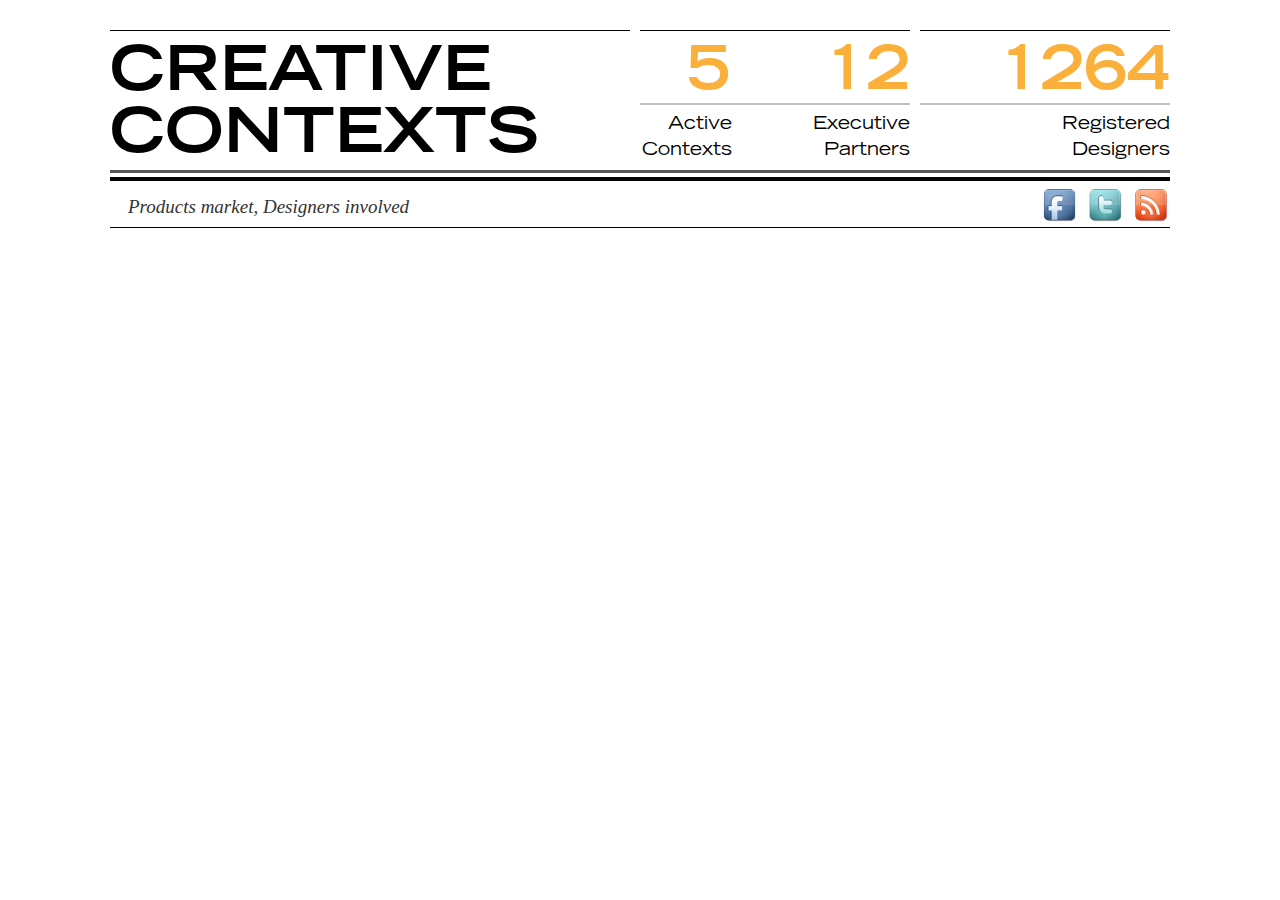
==== html/index.html @ 43aff741 "Added social icons." ====
<!DOCTYPE html>
<html lang="en">
      <head>
            <meta charset="utf-8">
            <title>Creative Contexts</title>

            <link href="css/bootstrap.css" rel="stylesheet" type="text/css" />
            <link href="css/default.css" rel="stylesheet" type="text/css" />
      </head>

      <body class="index">

            <div class="container">
                  <div class="row">
                        <div class="header">
                              <div class="col-md-6">
                                    <a href="#" class="navbar-brand"><h1>CREATIVE CONTEXTS</h1></a>
                              </div>
                              <div class="col-md-3 middle">  
                                    <ul class="nav nav-pills numbers">
                                          <li class="left">5</li>
                                          <li class="right">12</li>
                                    </ul>

                                    <ul class="nav nav-pills captions">
                                          <li class="activity">Executive Partners</li>
                                          <li class="activity left">Active Contexts</li>
                                    </ul>

                              </div>
                              <div class="col-md-3 end">
                                    <div class="pull-right designers">
                                          <span class="number">1264</span>
                                    </div>
                                    <div class="">
                                          <span class="activity">Registered Designers</span>
                                    </div>
                              </div>
                              <div class="col-md-12">
                                    <div class="border"></div>
                              </div>
                        </div> <!-- header -->
                        <div class="col-md-12 social-section">
                              <div class="border">
                                    <span>Products market, Designers involved</span>
                                    <ul class="nav nav-pills pull-right social-icons">
                                          <li><a href="#"><img src="img/icon-fb.png"></a></li>
                                          <li><a href="#"><img src="img/icon-twitter.png"></a></li>
                                          <li><a href="#"><img src="img/icon-rss.png"></a></li>
                                    </ul>
                              </div>
                        </div>
                  </div> <!-- row -->
            </div> <!-- container -->

      </body>
</html>
---- html/css/default.css ----
@font-face {
  font-family: "TradeGothicLTStd-Extended";
  src: url(../fonts/TradeGothicLTStd-Extended.otf); }

@font-face {
  font-family: "TradeGothicLTStd-ExtendedBold";
  src: url(../fonts/tradegothicltstd-boldext-webfont.ttf); }

.index .header {
  display: table; }
  .index .header .col-md-6 {
    display: table; }
  .index .header .navbar-brand {
    margin-top: 30px;
    border-top: 1px solid black;
    padding: 0px; }
  .index .header h1 {
    font-family: "TradeGothicLTStd-ExtendedBold";
    font-weight: bold;
    font-size: 62px;
    color: #000;
    margin-top: 0;
    padding-top: 5px;
    line-height: 1; }
  .index .header ul.numbers {
    margin-top: 30px;
    border-top: 1px solid black;
    border-bottom: 2px solid silver;
    line-height: 1.2; }
  .index .header span.number,
  .index .header ul li {
    font-family: "TradeGothicLTStd-ExtendedBold";
    font-size: 60px;
    color: #fbb03b;
    text-align: right; }
  .index .header .activity {
    font-family: "TradeGothicLTStd-Extended";
    font-size: 18px;
    color: #000;
    float: right;
    text-align: right;
    width: 110px;
    margin-top: 8px; }
  .index .header .middle {
    padding: 0px; }
    .index .header .middle .left {
      width: 90px; }
    .index .header .middle .numbers .right {
      float: right; }
    .index .header .middle .captions .left {
      float: left; }
  .index .header .designers {
    margin-top: 30px;
    border-top: 1px solid black;
    width: 100%;
    border-bottom: 2px solid silver;
    line-height: 1.2; }
  .index .header .designers span {
    float: right; }
  .index .header .border {
    border-bottom: 3px solid #555; }
  @media (max-width: 991px) {
    .index .header .col-md-3 {
      width: 50%; }
    .index .header ul.numbers {
      margin-top: 0; }
    .index .header .middle {
      padding-left: 10px; }
    .index .header .end {
      float: right;
      margin-top: -163px; } }
  @media (max-width: 460px) {
    .index .header h1 {
      font-size: 48px; }
    .index .header span.number,
    .index .header ul li {
      font-size: 46px; }
    .index .header .end {
      margin-top: -136px; }
    .index .header .activity {
      font-size: 14px;
      width: 88px; }
    .index .header .captions .left {
      width: 80px; } }

.index .social-section {
  margin-top: 4px; }
  .index .social-section .border {
    border-top: 4px solid #000;
    border-bottom: 1px solid black;
    padding: 12px 2px 5px 18px;
    display: table;
    width: 100%; }
  .index .social-section span {
    font-family: Georgia, Serif;
    font-size: 19px;
    font-style: italic; }
  .index .social-section a {
    padding: 0px 0 0 10px;
    margin-top: -5px; }
    @media (max-width: 490px) {
      .index .social-section a {
        padding-top: 10px; } }
  .index .social-section a:hover {
    background-color: transparent;
    opacity: 0.8; }
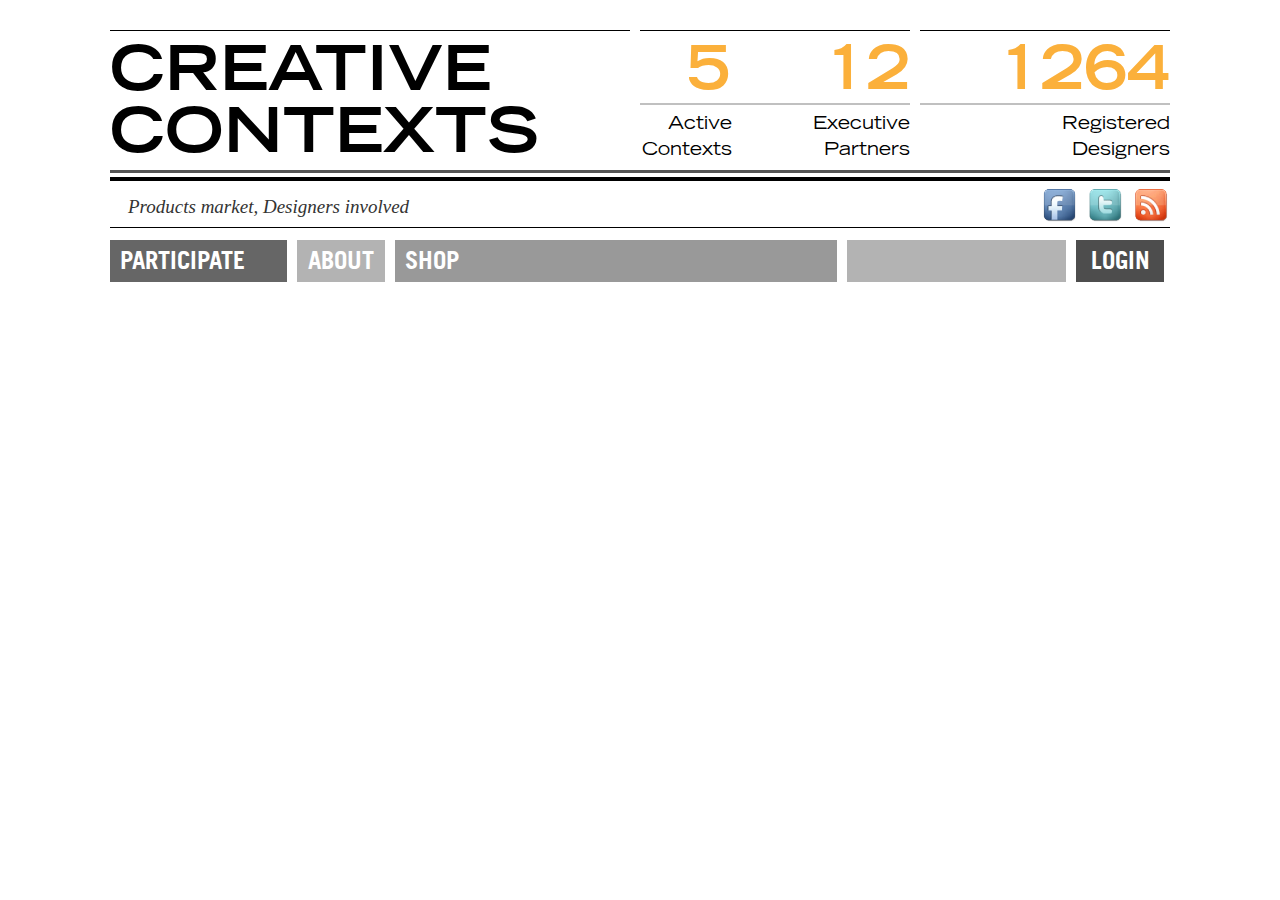
==== commit abbc72ba: "Added navigation." ====
--- a/html/index.html
+++ b/html/index.html
@@ -44,11 +44,20 @@
                               <div class="border">
                                     <span>Products market, Designers involved</span>
                                     <ul class="nav nav-pills pull-right social-icons">
-                                          <li><a href="#"><img src="img/icon-fb.png"></a></li>
-                                          <li><a href="#"><img src="img/icon-twitter.png"></a></li>
-                                          <li><a href="#"><img src="img/icon-rss.png"></a></li>
+                                          <li><a href="#"><img src="img/icon-fb.png" alt="fb"></a></li>
+                                          <li><a href="#"><img src="img/icon-twitter.png" alt="t"></a></li>
+                                          <li><a href="#"><img src="img/icon-rss.png" alt="rss"></a></li>
                                     </ul>
                               </div>
+                        </div>
+                        <div class="col-md-12 navigation">
+                              <ul class="nav nav-pills">
+                                    <li class="col-md-2 participate"><a href="#">PARTICIPATE</a></li>
+                                    <li  class="col-md-1 about"><a href="#">ABOUT</a></li>
+                                    <li class="col-md-5 shop"><a href="#">SHOP</a></li>
+                                    <li class="col-md-3 empty"><a href="#">&nbsp;</a></li>
+                                    <li class="col-md-1 login"><a href="#">LOGIN</a></li>
+                              </ul>
                         </div>
                   </div> <!-- row -->
             </div> <!-- container -->
--- a/html/css/default.css
+++ b/html/css/default.css
@@ -5,6 +5,14 @@
 @font-face {
   font-family: "TradeGothicLTStd-ExtendedBold";
   src: url(../fonts/tradegothicltstd-boldext-webfont.ttf); }
+
+@font-face {
+  font-family: "TradeGothicLTStd-Bold";
+  src: url(../fonts/tradegothicltstd-bold-webfont.ttf); }
+
+.nav > li > a:hover {
+  background-color: transparent;
+  opacity: 0.8; }
 
 .index .header {
   display: table; }
@@ -101,6 +109,38 @@
     @media (max-width: 490px) {
       .index .social-section a {
         padding-top: 10px; } }
-  .index .social-section a:hover {
-    background-color: transparent;
-    opacity: 0.8; }
+
+.index .navigation {
+  margin-top: 12px; }
+  .index .navigation li {
+    margin-right: 8px; }
+  .index .navigation li a {
+    font-family: "TradeGothicLTStd-Bold";
+    font-size: 24px;
+    color: #fff;
+    padding: 4px 0; }
+  .index .navigation li.participate {
+    background-color: #666; }
+  .index .navigation li.about {
+    background-color: #b3b3b3;
+    padding: 0px;
+    text-align: center; }
+  .index .navigation li.empty {
+    background-color: #b3b3b3;
+    width: 20.7%; }
+  .index .navigation li.shop {
+    background-color: #999; }
+  .index .navigation li.login {
+    background-color: #4d4d4d;
+    margin-right: 0;
+    text-align: center; }
+  @media (max-width: 991px) {
+    .index .navigation .nav-pills > li {
+      float: none;
+      margin: 0 0 6px 0; }
+    .index .navigation li.about,
+    .index .navigation li.login {
+      text-align: left;
+      padding: 0 10px; }
+    .index .navigation li.empty {
+      width: auto; } }
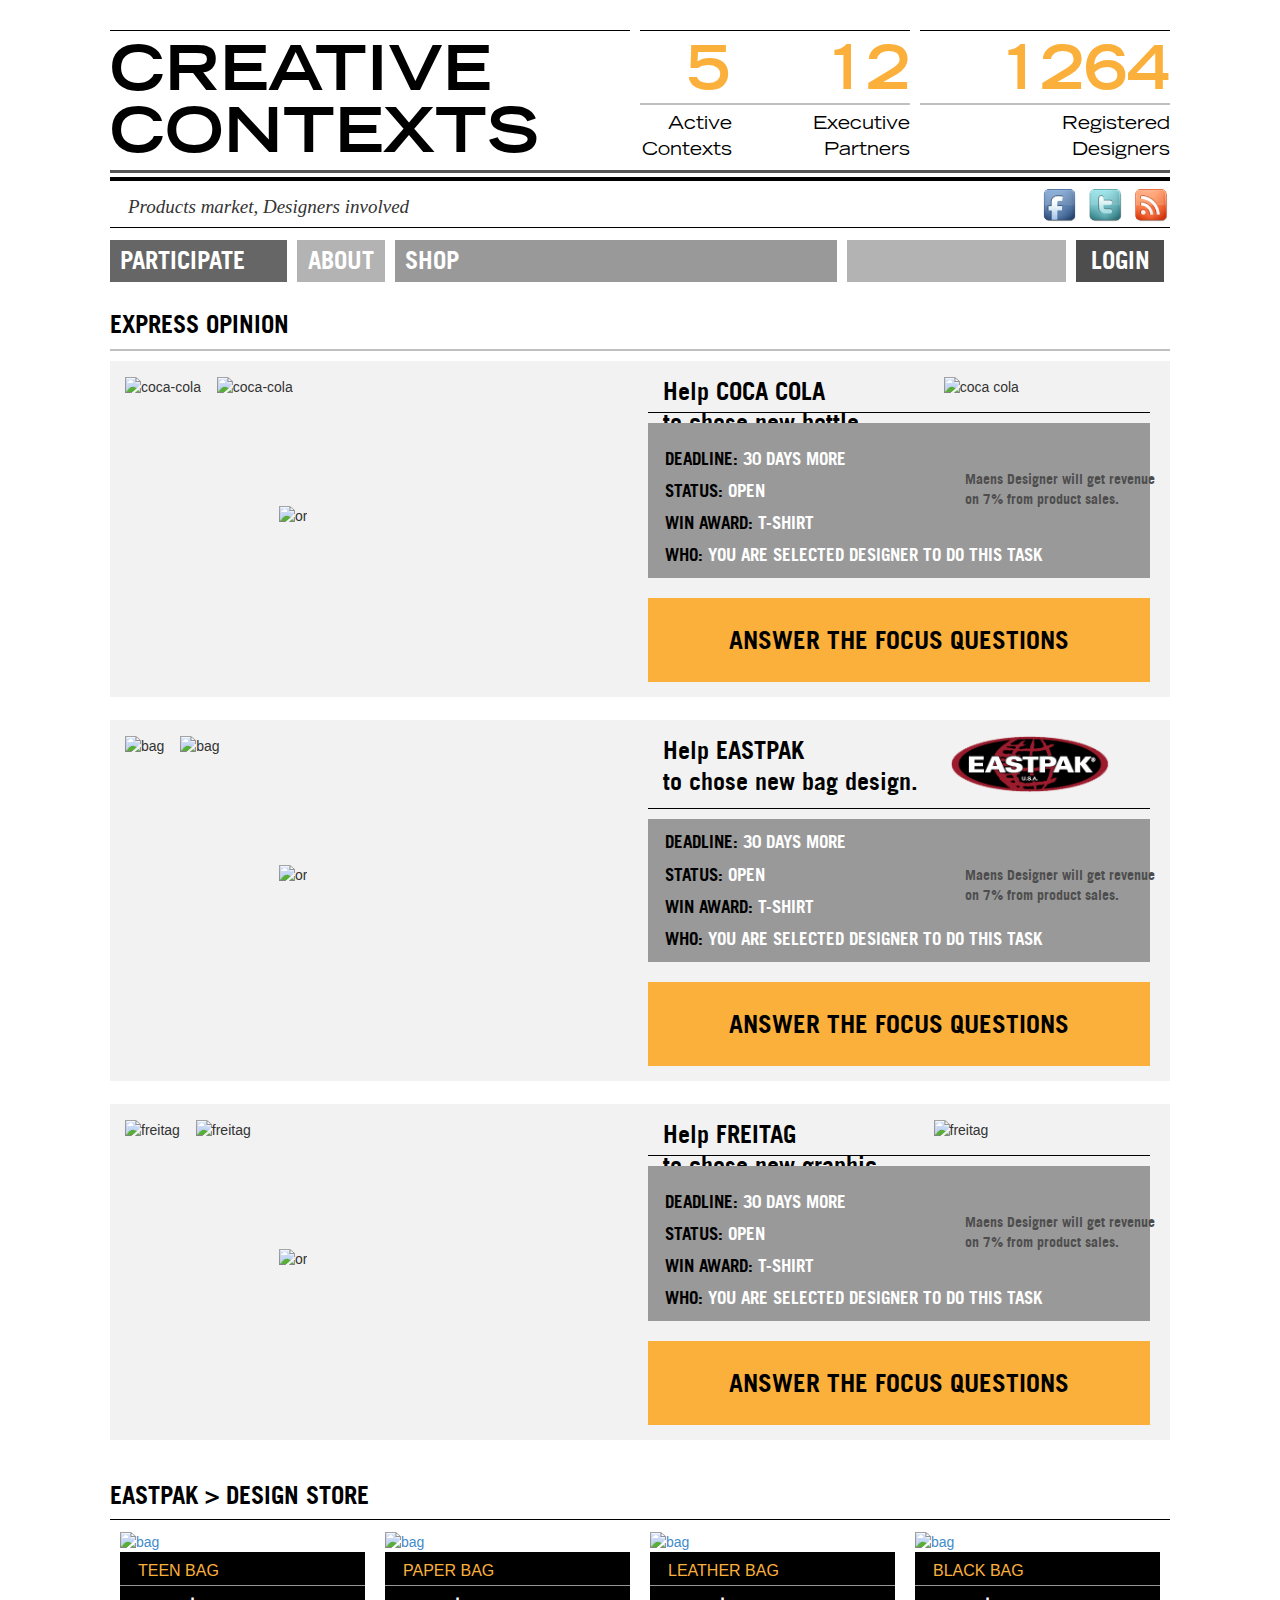
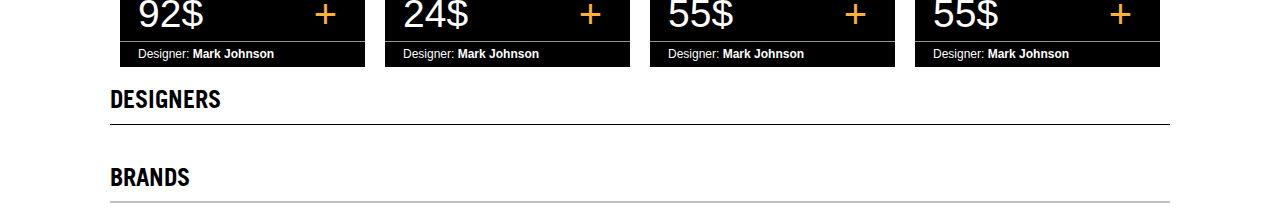
==== commit a699c3ed: "Replaced eastpak-logo image and adjusted code." ====
--- a/html/index.html
+++ b/html/index.html
@@ -40,6 +40,7 @@
                                     <div class="border"></div>
                               </div>
                         </div> <!-- header -->
+
                         <div class="col-md-12 social-section">
                               <div class="border">
                                     <span>Products market, Designers involved</span>
@@ -50,6 +51,7 @@
                                     </ul>
                               </div>
                         </div>
+
                         <div class="col-md-12 navigation">
                               <ul class="nav nav-pills">
                                     <li class="col-md-2 participate"><a href="#">PARTICIPATE</a></li>
@@ -59,6 +61,140 @@
                                     <li class="col-md-1 login"><a href="#">LOGIN</a></li>
                               </ul>
                         </div>
+
+                        <div class="col-md-12 expression">
+                              <h2>EXPRESS OPINION</h2>
+                              <div class="selection clearfix">
+                                    <div class="col-md-6 images">
+                                          <img src="img/coca-cola-black.png" alt="coca-cola">
+                                          <img class="img-right" src="img/coca-cola-white.png" alt="coca-cola">
+                                          <img class="arrow" src="img/arrow-or.png" alt="or">
+                                    </div>
+                                    <div class="col-md-6 details">
+                                          <span class="col-md-3">Help COCA COLA<br> to chose new bottle.</span>
+                                          <img class="logo" src="img/coca-cola-logo.png" alt="coca cola">
+
+                                          <div class="separator"></div>
+
+                                          <div class="datas">
+                                                <span class="block"><strong>deadline:</strong>30 days more</span>
+                                                <span class="block"><strong>status:</strong>open</span>
+                                                <span class="block"><strong>win award:</strong>t-shirt</span>
+                                                <span><strong>who:</strong>you are selected designer to do this task</span>
+                                                <div class="ribbon">
+                                                      <p>Maens Designer will get revenue on 7% from product sales.</p>
+                                                </div>
+                                          </div>
+                                          <p class="answer">ANSWER THE FOCUS QUESTIONS</p>
+                                    </div>
+                              </div>
+                        
+                              <div class="selection clearfix">
+                                    <div class="col-md-6 images">
+                                          <img src="img/bag1.png" alt="bag">
+                                          <img class="img-right" src="img/bag2.png" alt="bag">
+                                          <img class="arrow" src="img/arrow-or.png" alt="or">
+                                    </div>
+                                    <div class="col-md-6 details">
+                                          <span class="col-md-3 wide">Help EASTPAK<br> to chose new bag design.</span>
+                                          <img class="logo middle" src="img/eastpak-logo.png" alt="eastpak">
+
+                                          <div class="separator"></div>
+
+                                          <div class="datas">
+                                                <span class="block"><strong>deadline:</strong>30 days more</span>
+                                                <span class="block"><strong>status:</strong>open</span>
+                                                <span class="block"><strong>win award:</strong>t-shirt</span>
+                                                <span><strong>who:</strong>you are selected designer to do this task</span>
+                                                <div class="ribbon">
+                                                      <p>Maens Designer will get revenue on 7% from product sales.</p>
+                                                </div>
+                                          </div>
+                                          <p class="answer">ANSWER THE FOCUS QUESTIONS</p>
+                                    </div>
+                              </div>
+
+                              <div class="selection clearfix">
+                                    <div class="col-md-6 images">
+                                          <img src="img/freitag1.png" alt="freitag">
+                                          <img class="img-right" src="img/freitag2.png" alt="freitag">
+                                          <img class="arrow" src="img/arrow-or.png" alt="or">
+                                    </div>
+                                    <div class="col-md-6 details">
+                                          <span class="col-md-3 wide">Help FREITAG<br> to chose new graphic.</span>
+                                          <img class="logo wide" src="img/freitag-logo.png" alt="freitag">
+
+                                          <div class="separator"></div>
+
+                                          <div class="datas">
+                                                <span class="block"><strong>deadline:</strong>30 days more</span>
+                                                <span class="block"><strong>status:</strong>open</span>
+                                                <span class="block"><strong>win award:</strong>t-shirt</span>
+                                                <span><strong>who:</strong>you are selected designer to do this task</span>
+                                                <div class="ribbon">
+                                                      <p>Maens Designer will get revenue on 7% from product sales.</p>
+                                                </div>
+                                          </div>
+                                          <p class="answer">ANSWER THE FOCUS QUESTIONS</p>
+                                    </div>
+                              </div>
+                        </div> <!-- expression -->
+
+                        <div class="col-md-12 store">
+                              <h2>EASTPAK > DESIGN STORE</h2>
+                              <div class="col-md-3">
+                                    <a href="#"  class="image"><img src="img/store-bag1.png" alt="bag"></a>
+                                    <div class="information">
+                                          <a href="#"  class="bag-name">TEEN BAG</a>
+                                          <div class="price-add">
+                                                <span class="price">92$</span>
+                                                <span class="add"><a href="#">+</a></span>
+                                          </div>
+                                          <p>Designer: <strong><a href="#">Mark Johnson</a></strong></p>
+                                    </div>
+                              </div>
+                              <div class="col-md-3">
+                                    <a href="#" class="image"><img src="img/store-bag2.png" alt="bag"></a>
+                                    <div class="information">
+                                          <a href="#"  class="bag-name">PAPER BAG</a>
+                                          <div class="price-add">
+                                                <span class="price">24$</span>
+                                                <span class="add"><a href="#">+</a></span>
+                                          </div>
+                                          <p>Designer: <strong><a href="#">Mark Johnson</a></strong></p>
+                                    </div>
+                              </div>
+                              <div class="col-md-3">
+                                    <a href="#" class="image"><img src="img/store-bag3.png" alt="bag"></a>
+                                    <div class="information">
+                                          <a href="#"  class="bag-name">LEATHER BAG</a>
+                                          <div class="price-add">
+                                                <span class="price">55$</span>
+                                                <span class="add"><a href="#">+</a></span>
+                                          </div>
+                                          <p>Designer: <strong><a href="#">Mark Johnson</a></strong></p>
+                                    </div>
+                              </div>
+                              <div class="col-md-3">
+                                    <a href="#" class="image"><img src="img/store-bag4.png" alt="bag"></a>
+                                    <div class="information">
+                                          <a href="#"  class="bag-name">BLACK BAG</a>
+                                          <div class="price-add">
+                                                <span class="price">55$</span>
+                                                <span class="add"><a href="#">+</a></span>
+                                          </div>
+                                          <p>Designer: <strong><a href="#">Mark Johnson</a></strong></p>
+                                    </div>
+                              </div>
+                        </div>
+
+                        <div class="col-md-12 store">
+                              <h2>DESIGNERS</h2>
+                        </div>
+
+                        <div class="col-md-12 expression">
+                              <h2>BRANDS</h2>
+                        </div>
                   </div> <!-- row -->
             </div> <!-- container -->
 
--- a/html/css/default.css
+++ b/html/css/default.css
@@ -129,7 +129,7 @@
     background-color: #b3b3b3;
     width: 20.7%; }
   .index .navigation li.shop {
-    background-color: #999; }
+    background-color: #999999; }
   .index .navigation li.login {
     background-color: #4d4d4d;
     margin-right: 0;
@@ -144,3 +144,209 @@
       padding: 0 10px; }
     .index .navigation li.empty {
       width: auto; } }
+
+.index .expression h2 {
+  font-family: "TradeGothicLTStd-Bold";
+  font-size: 24px;
+  color: #000;
+  padding-bottom: 10px;
+  margin-top: 30px;
+  border-bottom: 2px solid silver; }
+.index .expression .selection {
+  background-color: #f2f2f2;
+  padding: 15px 10px 15px 5px;
+  margin-bottom: 23px; }
+  .index .expression .selection .images img.img-right {
+    margin-left: 12px; }
+  .index .expression .selection .images img {
+    position: relative;
+    top: 0;
+    left: 0; }
+    @media (min-width: 992px) and (max-width: 1199px) {
+      .index .expression .selection .images img {
+        width: 212px; } }
+    @media (max-width: 556px) {
+      .index .expression .selection .images img {
+        width: 45%; } }
+  .index .expression .selection .images img.arrow {
+    position: absolute;
+    top: 130px;
+    left: 164px; }
+    @media (min-width: 992px) and (max-width: 1199px) {
+      .index .expression .selection .images img.arrow {
+        width: 170px;
+        top: 116px;
+        left: 146px; } }
+    @media (max-width: 556px) {
+      .index .expression .selection .images img.arrow {
+        width: 35%;
+        top: 40%;
+        left: 29%; } }
+  @media (max-width: 991px) {
+    .index .expression .selection .details {
+      margin-top: 20px; } }
+  @media (min-width: 992px) and (max-width: 1199px) {
+    .index .expression .selection .details .col-md-3 {
+      padding: 0 9px; } }
+  @media (max-width: 991px) {
+    .index .expression .selection .details .col-md-3 br {
+      display: none; } }
+  @media (max-width: 667px) {
+    .index .expression .selection .details .col-md-3 {
+      display: block; } }
+  @media (max-width: 460px) {
+    .index .expression .selection .details .col-md-3 {
+      width: 100%;
+      margin-left: 0;
+      padding-left: 0; } }
+  .index .expression .selection .details span {
+    font-family: "TradeGothicLTStd-Bold";
+    font-size: 24px;
+    color: #000;
+    padding-bottom: 10px;
+    width: 50%;
+    line-height: 1.30;
+    margin-left: 5px;
+    font-weight: 300; }
+  .index .expression .selection .details span.wide {
+    width: auto; }
+    @media (max-width: 667px) {
+      .index .expression .selection .details span.wide {
+        width: 50%; } }
+    @media (max-width: 460px) {
+      .index .expression .selection .details span.wide {
+        width: 100%; } }
+  .index .expression .selection .details img.logo {
+    margin-left: 40px; }
+    @media (max-width: 1199px) {
+      .index .expression .selection .details img.logo {
+        margin-left: 20px; } }
+    @media (max-width: 667px) {
+      .index .expression .selection .details img.logo {
+        float: right;
+        margin-top: -70px; } }
+    @media (max-width: 460px) {
+      .index .expression .selection .details img.logo {
+        float: none;
+        margin: 0; } }
+  .index .expression .selection .details img.middle {
+    margin-left: 22px;
+    width: 160px; }
+    @media (max-width: 1199px) {
+      .index .expression .selection .details img.middle {
+        margin-left: 2px; } }
+  @media (max-width: 1199px) {
+    .index .expression .selection .details img.wide {
+      margin-left: 2px; } }
+  .index .expression .selection .details .separator {
+    border-top: 1px solid black;
+    margin: 15px 0 10px; }
+  .index .expression .selection .details .datas {
+    background-color: #999999;
+    padding: 12px 0 12px 17px;
+    position: relative; }
+    @media (max-width: 460px) {
+      .index .expression .selection .details .datas {
+        padding-bottom: 60px;
+        padding-right: 10px; } }
+    .index .expression .selection .details .datas span {
+      font-family: "TradeGothicLTStd-Bold";
+      font-size: 17px;
+      text-transform: uppercase;
+      color: #fff;
+      margin-left: 0; }
+    .index .expression .selection .details .datas span.block {
+      display: block; }
+      @media (max-width: 460px) {
+        .index .expression .selection .details .datas span.block {
+          width: 100%; } }
+    .index .expression .selection .details .datas strong {
+      font-family: "TradeGothicLTStd-Bold";
+      font-size: 17px;
+      text-transform: uppercase;
+      color: #000;
+      margin-right: 5px;
+      font-weight: normal; }
+    .index .expression .selection .details .datas .ribbon {
+      background-image: url(../img/ribbon.png);
+      width: 230px;
+      height: 63px;
+      position: absolute;
+      top: 38px;
+      right: -30px; }
+      @media (max-width: 460px) {
+        .index .expression .selection .details .datas .ribbon {
+          top: 157px; } }
+      .index .expression .selection .details .datas .ribbon p {
+        font-family: "TradeGothicLTStd-Bold";
+        color: #4d4d4d;
+        font-size: 14px;
+        padding: 8px 15px 0 15px; }
+  .index .expression .selection .details p.answer {
+    font-family: "TradeGothicLTStd-Bold";
+    font-size: 24px;
+    color: #000;
+    padding-bottom: 10px;
+    font-size: 25px;
+    background-color: #fbb03b;
+    text-align: center;
+    margin: 20px 0 0;
+    padding: 25px 0 23px; }
+    @media (min-width: 992px) and (max-width: 1199px) {
+      .index .expression .selection .details p.answer {
+        margin-top: 10px;
+        padding: 10px 0 7px; } }
+    @media (max-width: 460px) {
+      .index .expression .selection .details p.answer {
+        font-size: 20px; } }
+
+.index .store {
+  font-family: Arial, Helvetica, sans-serif;
+  color: #fff; }
+  .index .store h2 {
+    font-family: "TradeGothicLTStd-Bold";
+    font-size: 24px;
+    color: #000;
+    padding-bottom: 10px;
+    border-bottom: 1px solid black; }
+    @media (max-width: 991px) {
+      .index .store h2 {
+        margin-top: 35px; } }
+  @media (min-width: 460px) and (max-width: 991px) {
+    .index .store .col-md-3 {
+      width: 48%;
+      display: inline-block; } }
+  @media (max-width: 460px) {
+    .index .store .col-md-3 {
+      margin-top: 20px; } }
+  @media (min-width: 460) and (max-width: 556px) {
+    .index .store .col-md-3 img {
+      width: 90%; } }
+  .index .store a:hover {
+    text-decoration: none;
+    opacity: 0.8; }
+  .index .store a.image:hover {
+    opacity: 1; }
+  .index .store .information {
+    background-color: #000;
+    padding: 8px 0 4px; }
+    .index .store .information a.bag-name {
+      color: #fbb03b;
+      font-size: 16px;
+      margin-left: 18px; }
+    .index .store .information .price-add {
+      padding: 0 28px 0 18px;
+      border-top: 1px solid #959595;
+      border-bottom: 1px solid #959595;
+      margin: 2px 0 4px; }
+      .index .store .information .price-add span.price {
+        font-size: 39px; }
+      .index .store .information .price-add span.add a {
+        color: #fbb03b;
+        font-size: 40px;
+        float: right; }
+    .index .store .information p {
+      font-size: 12px;
+      margin: 0 0 0 18px; }
+    .index .store .information a {
+      color: #fff; }
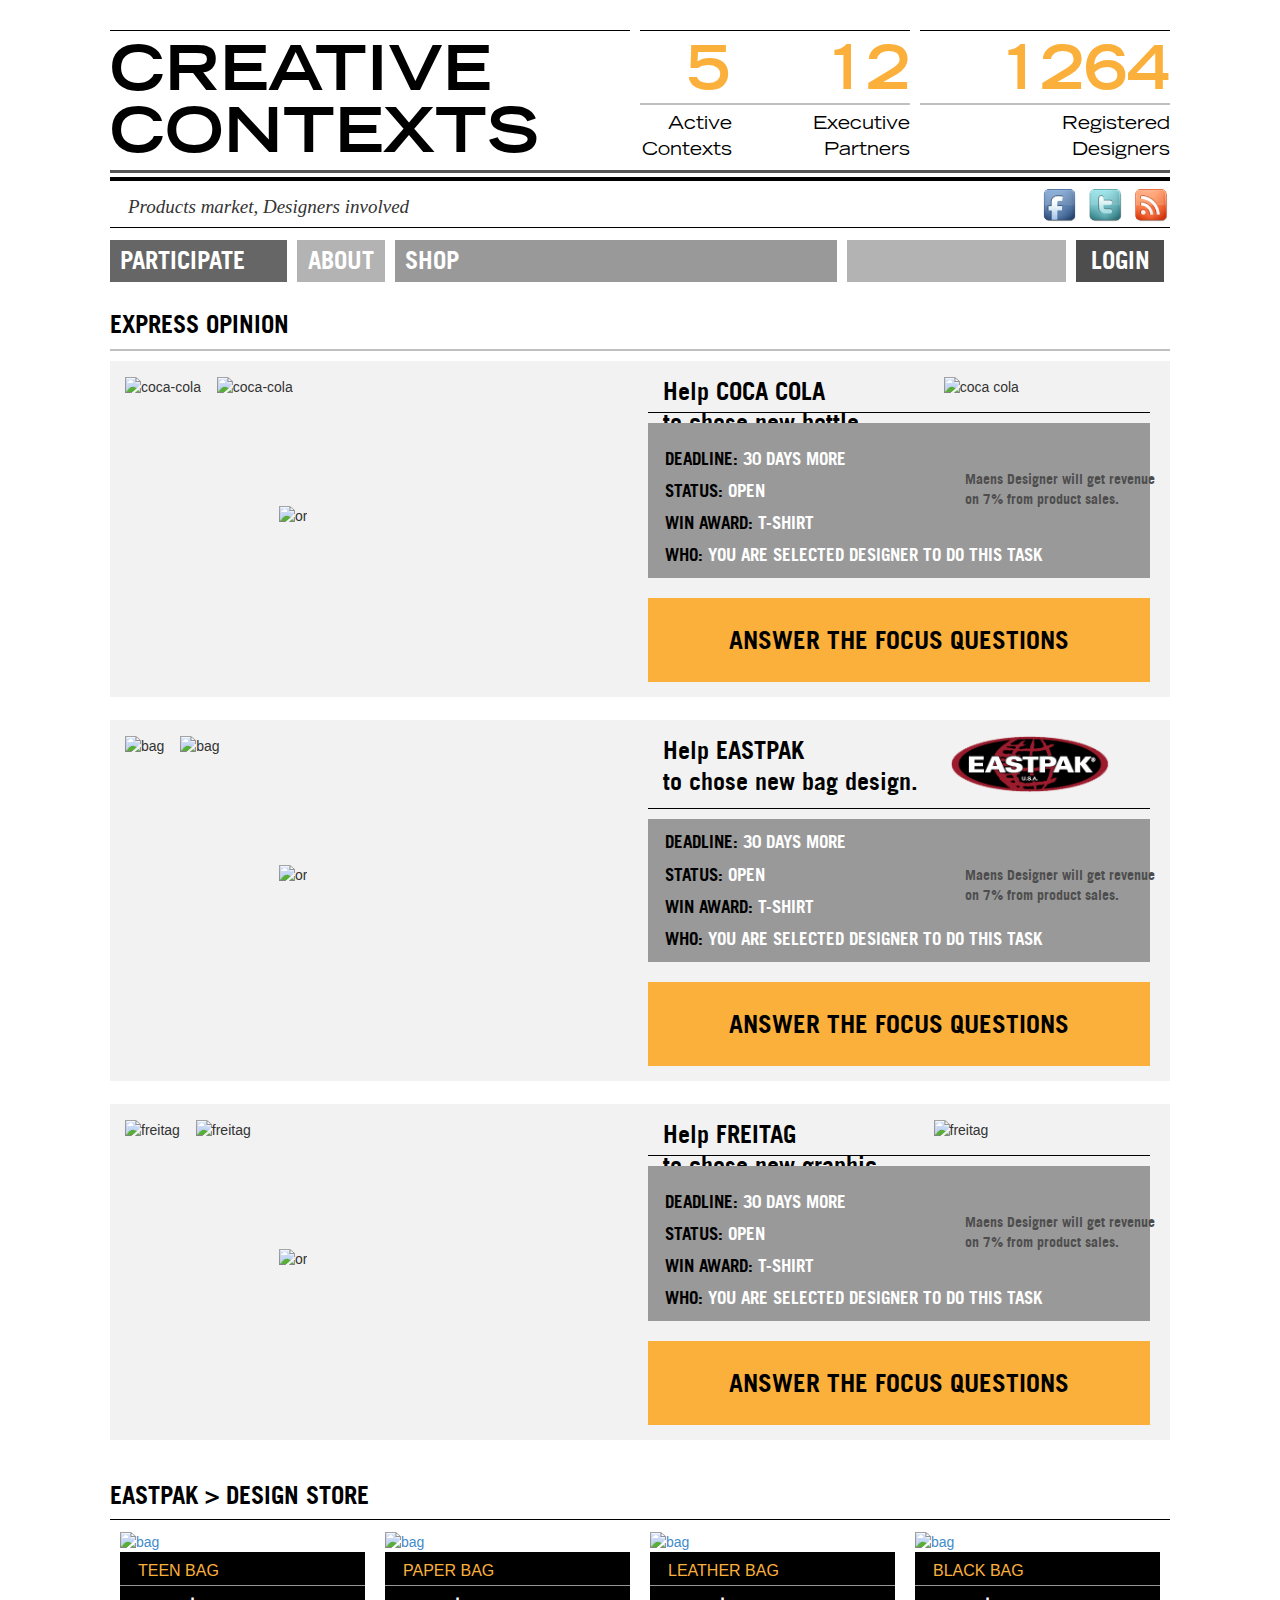
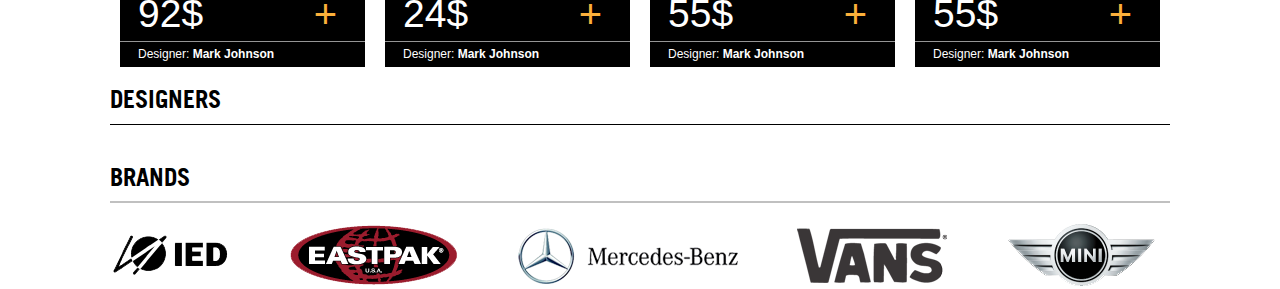
==== commit 6e815de2: "Added Brand section." ====
--- a/html/index.html
+++ b/html/index.html
@@ -192,8 +192,13 @@
                               <h2>DESIGNERS</h2>
                         </div>
 
-                        <div class="col-md-12 expression">
+                        <div class="col-md-12 brands">
                               <h2>BRANDS</h2>
+                              <img src="img/ied-logo.png" alt="ied">
+                              <img src="img/eastpak-logo.png" alt="eastpak">
+                              <img src="img/mercedes-benz-logo.png" alt="mercedes">
+                              <img src="img/vans-logo.png" alt="vans">
+                              <img src="img/mini-logo.png" alt="mini">
                         </div>
                   </div> <!-- row -->
             </div> <!-- container -->
--- a/html/css/default.css
+++ b/html/css/default.css
@@ -350,3 +350,25 @@
       margin: 0 0 0 18px; }
     .index .store .information a {
       color: #fff; }
+
+.index .brands h2 {
+  font-family: "TradeGothicLTStd-Bold";
+  font-size: 24px;
+  color: #000;
+  padding-bottom: 10px;
+  margin-top: 30px;
+  border-bottom: 2px solid silver; }
+.index .brands img {
+  margin: 8px 55px 0 0; }
+  @media (max-width: 1200px) {
+    .index .brands img {
+      margin-right: 25px; } }
+  @media (max-width: 991px) {
+    .index .brands img {
+      margin-right: 15px;
+      width: 17%; } }
+  @media (max-width: 556px) {
+    .index .brands img {
+      width: 25%; } }
+.index .brands img:last-child {
+  margin-right: 0; }
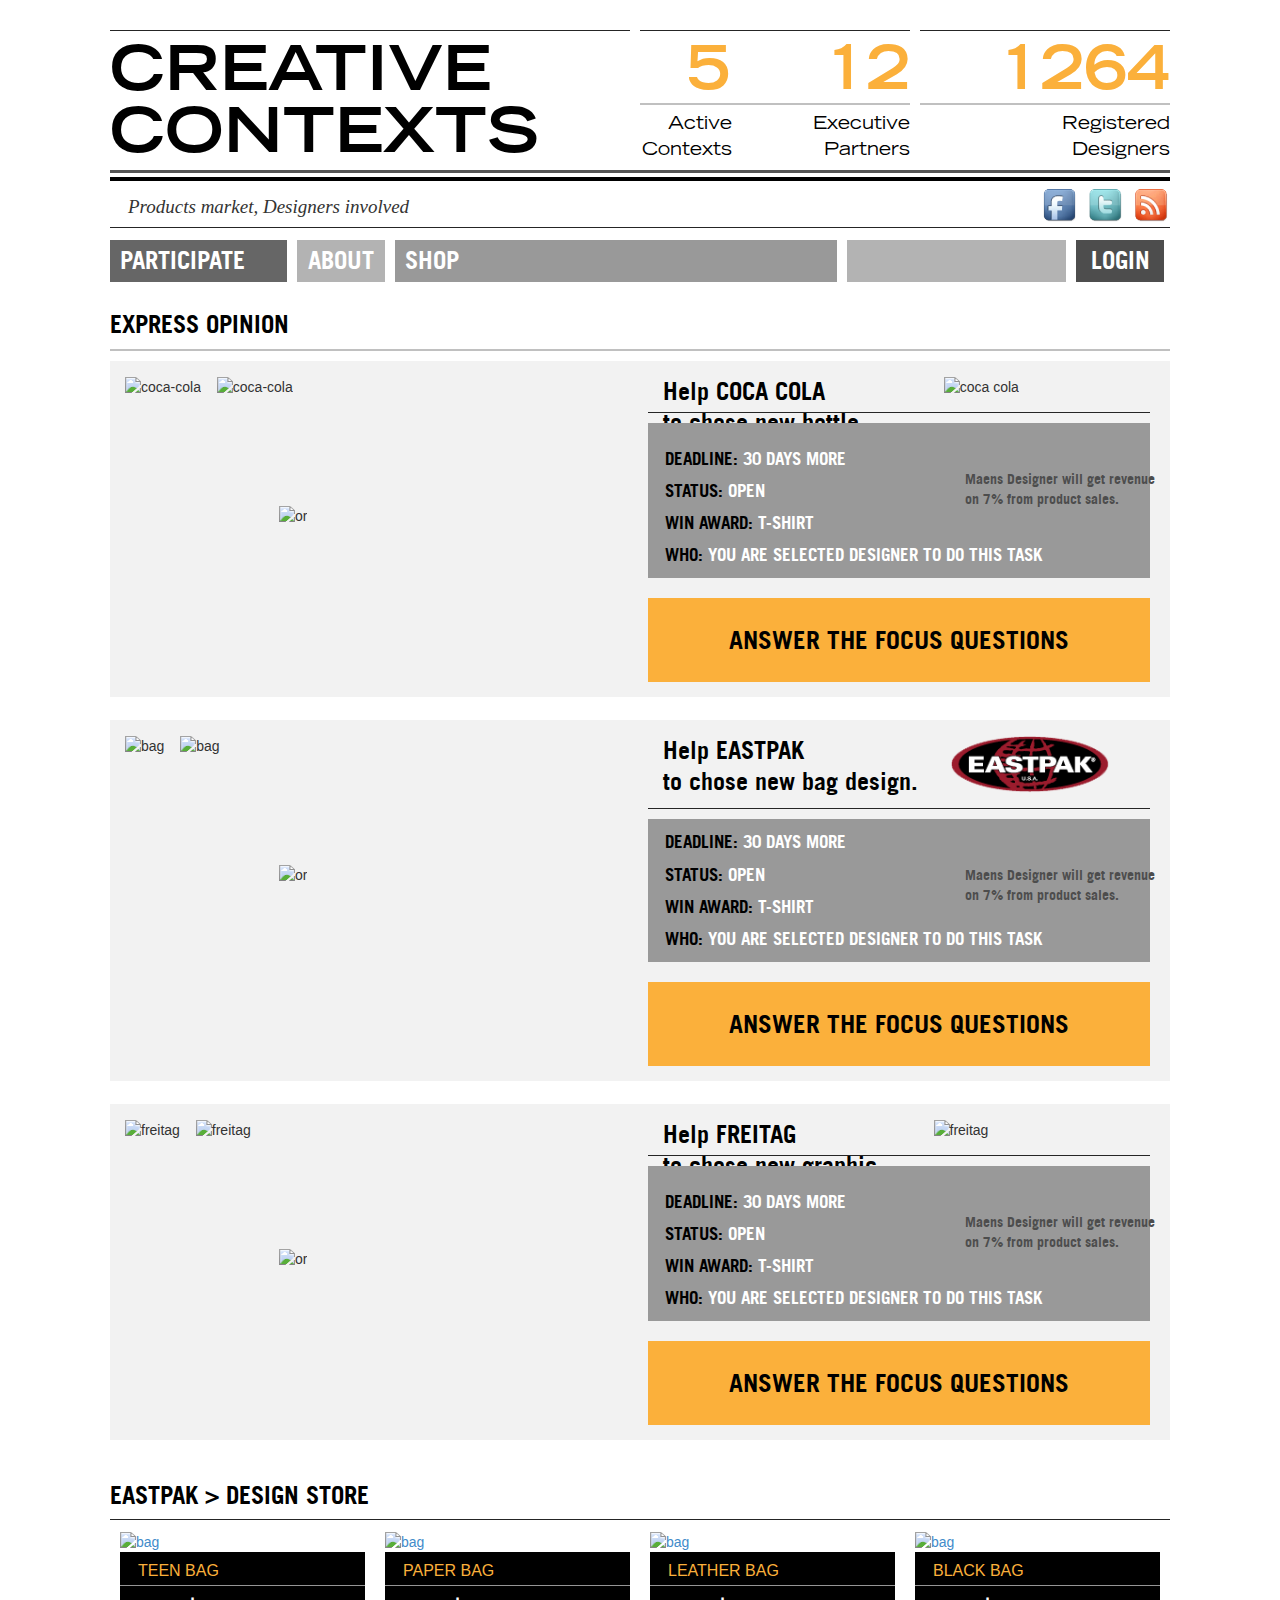
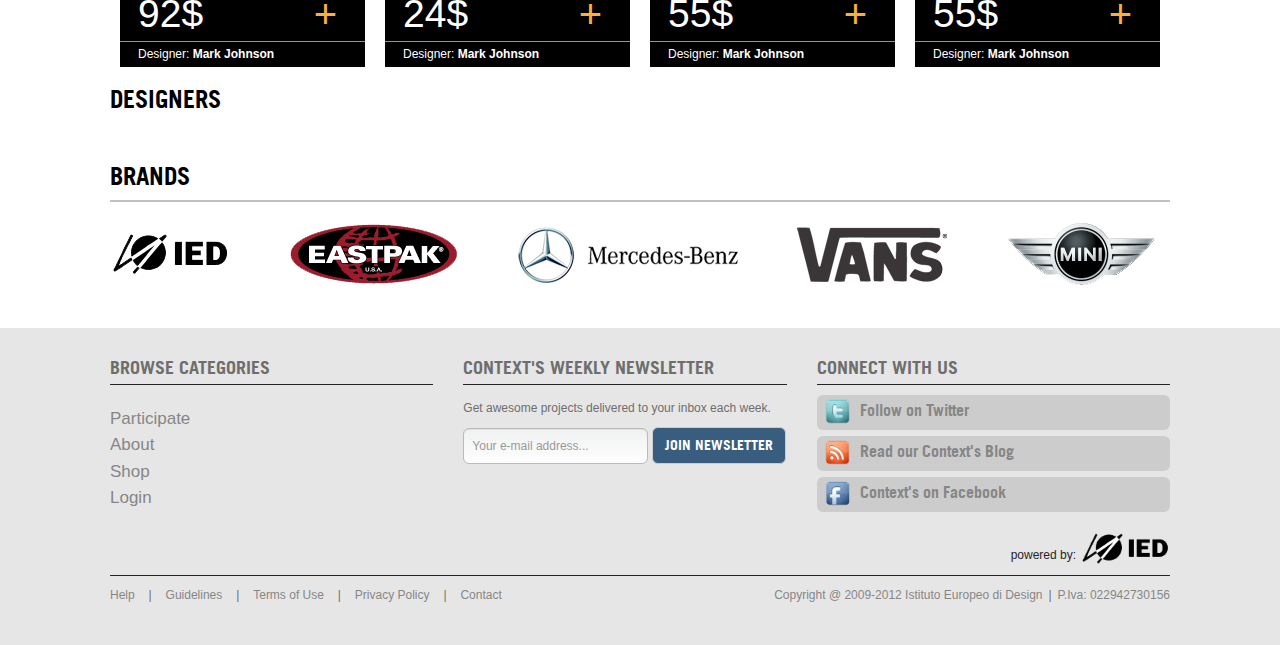
==== commit 07c77854: "Added footer." ====
--- a/html/index.html
+++ b/html/index.html
@@ -1,14 +1,26 @@
 <!DOCTYPE html>
 <html lang="en">
       <head>
-            <meta charset="utf-8">
+            <meta charset="utf-8"> 
             <title>Creative Contexts</title>
 
             <link href="css/bootstrap.css" rel="stylesheet" type="text/css" />
             <link href="css/default.css" rel="stylesheet" type="text/css" />
+
       </head>
 
       <body class="index">
+
+            <div id="fb-root"></div>
+                  <script>(function(d, s, id) {
+                    var js, fjs = d.getElementsByTagName(s)[0];
+                    if (d.getElementById(id)) return;
+                    js = d.createElement(s); js.id = id;
+                    js.src = "//connect.facebook.net/en_US/all.js#xfbml=1";
+                    fjs.parentNode.insertBefore(js, fjs);
+                    }
+                    (document, 'script', 'facebook-jssdk'));
+                  </script>
 
             <div class="container">
                   <div class="row">
@@ -188,7 +200,7 @@
                               </div>
                         </div>
 
-                        <div class="col-md-12 store">
+                        <div class="col-md-12 designers">
                               <h2>DESIGNERS</h2>
                         </div>
 
@@ -203,5 +215,55 @@
                   </div> <!-- row -->
             </div> <!-- container -->
 
+            <footer class="bs-footer">
+                  <div class="container">
+                        <div class="col-md-4">
+                              <h3>browse categories</h3>
+                              <ul class="categories">
+                                    <li><a href="#">Participate</a></li>
+                                    <li><a href="#">About</a></li>
+                                    <li><a href="#">Shop</a></li>
+                                    <li><a href="#">Login</a></li>
+                              </ul>
+                        </div>
+                        <div class="col-md-4">
+                              <h3>context's weekly newsletter</h3>
+                              <p>Get awesome projects delivered to your inbox each week.</p>
+                              <form class="form-inline" role="form">                                   
+                                    <input type="email" class="form-control" id="exampleInputEmail2" placeholder="Your e-mail address...">                                   
+                                    <button type="submit" class="btn btn-default">JOIN NEWSLETTER</button>
+                              </form>
+                        </div>
+                        <div class="col-md-4 last-col">
+                              <h3>connect with us</h3>
+                              <div class="fb-like" data-href="https://developers.facebook.com/docs/plugins/" data-layout="standard" data-action="like" data-show-faces="false" data-share="false"></div>
+                              <ul class="connecting">
+                                    <li><a href="#"><img src="img/icon-twitter.png" alt="twitter">Follow on Twitter</a></li>
+                                    <li><a href="#"><img src="img/icon-rss.png" alt="rss">Read our Context's Blog</a></li>
+                                    <li><a href="#"><img src="img/icon-fb.png" alt="facebook">Context's on Facebook</a></li>
+                              </ul>
+                        </div>
+                        <div class="col-md-12 clearfix">
+                              <p>powered by:<img src="img/ied-logo.png" alt="ied"></p>
+                        </div>
+                        <ul class="footer-links">
+                              <li><a href="#">Help</a></li>
+                              <li class="muted">|</li>
+                              <li><a href="#">Guidelines</a></li>
+                              <li class="muted">|</li>
+                              <li><a href="#">Terms of Use</a></li>
+                              <li class="muted">|</li>
+                              <li><a href="#">Privacy Policy</a></li>
+                              <li class="muted">|</li>
+                              <li class="last"><a href="#">Contact</a></li>
+                              <div class="copyright">
+                                    <li><a href="#">Copyright @ 2009-2012 Istituto Europeo di Design</a></li>
+                                    <li class="muted">|</li>
+                                    <li><a href="#">P.Iva: 022942730156</a></li>
+                              </div>
+                        </ul>
+                  </div>
+            </footer>
+
       </body>
 </html>--- a/html/css/default.css
+++ b/html/css/default.css
@@ -20,7 +20,7 @@
     display: table; }
   .index .header .navbar-brand {
     margin-top: 30px;
-    border-top: 1px solid black;
+    border-top: 1px solid #252525;
     padding: 0px; }
   .index .header h1 {
     font-family: "TradeGothicLTStd-ExtendedBold";
@@ -32,7 +32,7 @@
     line-height: 1; }
   .index .header ul.numbers {
     margin-top: 30px;
-    border-top: 1px solid black;
+    border-top: 1px solid #252525;
     border-bottom: 2px solid silver;
     line-height: 1.2; }
   .index .header span.number,
@@ -59,7 +59,7 @@
       float: left; }
   .index .header .designers {
     margin-top: 30px;
-    border-top: 1px solid black;
+    border-top: 1px solid #252525;
     width: 100%;
     border-bottom: 2px solid silver;
     line-height: 1.2; }
@@ -95,7 +95,7 @@
   margin-top: 4px; }
   .index .social-section .border {
     border-top: 4px solid #000;
-    border-bottom: 1px solid black;
+    border-bottom: 1px solid #252525;
     padding: 12px 2px 5px 18px;
     display: table;
     width: 100%; }
@@ -239,7 +239,7 @@
     .index .expression .selection .details img.wide {
       margin-left: 2px; } }
   .index .expression .selection .details .separator {
-    border-top: 1px solid black;
+    border-top: 1px solid #252525;
     margin: 15px 0 10px; }
   .index .expression .selection .details .datas {
     background-color: #999999;
@@ -308,7 +308,7 @@
     font-size: 24px;
     color: #000;
     padding-bottom: 10px;
-    border-bottom: 1px solid black; }
+    border-bottom: 1px solid #252525; }
     @media (max-width: 991px) {
       .index .store h2 {
         margin-top: 35px; } }
@@ -351,6 +351,12 @@
     .index .store .information a {
       color: #fff; }
 
+.index .designers h2 {
+  font-family: "TradeGothicLTStd-Bold";
+  font-size: 24px;
+  color: #000;
+  padding-bottom: 10px; }
+
 .index .brands h2 {
   font-family: "TradeGothicLTStd-Bold";
   font-size: 24px;
@@ -372,3 +378,113 @@
       width: 25%; } }
 .index .brands img:last-child {
   margin-right: 0; }
+
+.bs-footer {
+  background-color: #e6e6e6;
+  color: #6e6e6e;
+  font-family: Arial, Helvetica, sans-serif;
+  margin-top: 40px;
+  padding-bottom: 30px; }
+  .bs-footer .col-md-4 {
+    padding: 0 30px 0 0; }
+    @media (max-width: 991px) {
+      .bs-footer .col-md-4 {
+        padding-right: 0; } }
+  .bs-footer .last-col {
+    padding-right: 0; }
+  .bs-footer a {
+    color: #868686; }
+  .bs-footer a:hover {
+    color: #868686; }
+  .bs-footer h3 {
+    font-family: "TradeGothicLTStd-Bold";
+    font-size: 18px;
+    text-transform: uppercase;
+    padding-bottom: 6px;
+    border-bottom: 1px solid #252525;
+    margin-top: 30px; }
+  .bs-footer ul {
+    list-style-type: none;
+    padding-left: 0; }
+  .bs-footer ul.categories {
+    margin-top: 22px; }
+    .bs-footer ul.categories li {
+      font-size: 17px;
+      padding-bottom: 2px; }
+  .bs-footer p {
+    font-size: 12px;
+    margin-top: 15px; }
+  .bs-footer .form-control {
+    padding: 6px 8px;
+    font-size: 12px;
+    height: 36px;
+    width: 185px;
+    border: 1px solid #bababa;
+    border-radius: 6px;
+    background-color: #fefefe;
+    background-repeat: repeat-x;
+    /* Safari 4-5, Chrome 1-9 */
+    background: -webkit-gradient(linear, 0% 0%, 0% 100%, from(#fefefe), to(#f0f1f1));
+    /* Safari 5.1, Chrome 10+ */
+    background: -webkit-linear-gradient(top, #f0f1f1, #fefefe);
+    /* Firefox 3.6+ */
+    background: -moz-linear-gradient(top, #f0f1f1, #fefefe);
+    /* IE 10 */
+    background: -ms-linear-gradient(top, #f0f1f1, #fefefe);
+    /* Opera 11.10+ */
+    background: -o-linear-gradient(top, #f0f1f1, #fefefe); }
+    @media (min-width: 992px) and (max-width: 1199px) {
+      .bs-footer .form-control {
+        width: auto; } }
+    @media (max-width: 768px) {
+      .bs-footer .form-control {
+        display: inline; } }
+  .bs-footer .btn {
+    font-family: "TradeGothicLTStd-Bold";
+    color: #fff;
+    background-color: #395d7f;
+    border-radius: 6px;
+    padding: 7px 12px 8px; }
+  .bs-footer .btn:hover {
+    background-color: #395d7f;
+    color: #fff;
+    opacity: 0.8; }
+  .bs-footer ul.connecting {
+    margin-top: 10px; }
+    .bs-footer ul.connecting li {
+      background-color: #ccc;
+      padding: 4px 8px 6px;
+      border-radius: 6px;
+      margin-bottom: 6px;
+      font-family: "TradeGothicLTStd-Bold";
+      font-size: 16px; }
+    .bs-footer ul.connecting img {
+      width: 25px;
+      margin-right: 10px; }
+  .bs-footer .col-md-12 {
+    margin: 10px 0 8px;
+    border-bottom: 1px solid #252525;
+    padding-right: 0; }
+    .bs-footer .col-md-12 p {
+      color: #252525;
+      float: right; }
+    .bs-footer .col-md-12 img {
+      width: 90px;
+      margin: -15px 0 0 4px; }
+  .bs-footer ul.footer-links li {
+    display: inline;
+    font-size: 12px;
+    padding-right: 10px; }
+    @media (max-width: 460px) {
+      .bs-footer ul.footer-links li {
+        padding-right: 8px; } }
+  .bs-footer ul.footer-links .copyright {
+    float: right; }
+    .bs-footer ul.footer-links .copyright li {
+      padding-right: 0; }
+    .bs-footer ul.footer-links .copyright li.muted {
+      padding: 0 2px; }
+    @media (max-width: 991px) {
+      .bs-footer ul.footer-links .copyright {
+        float: left;
+        margin-top: 10px; } }
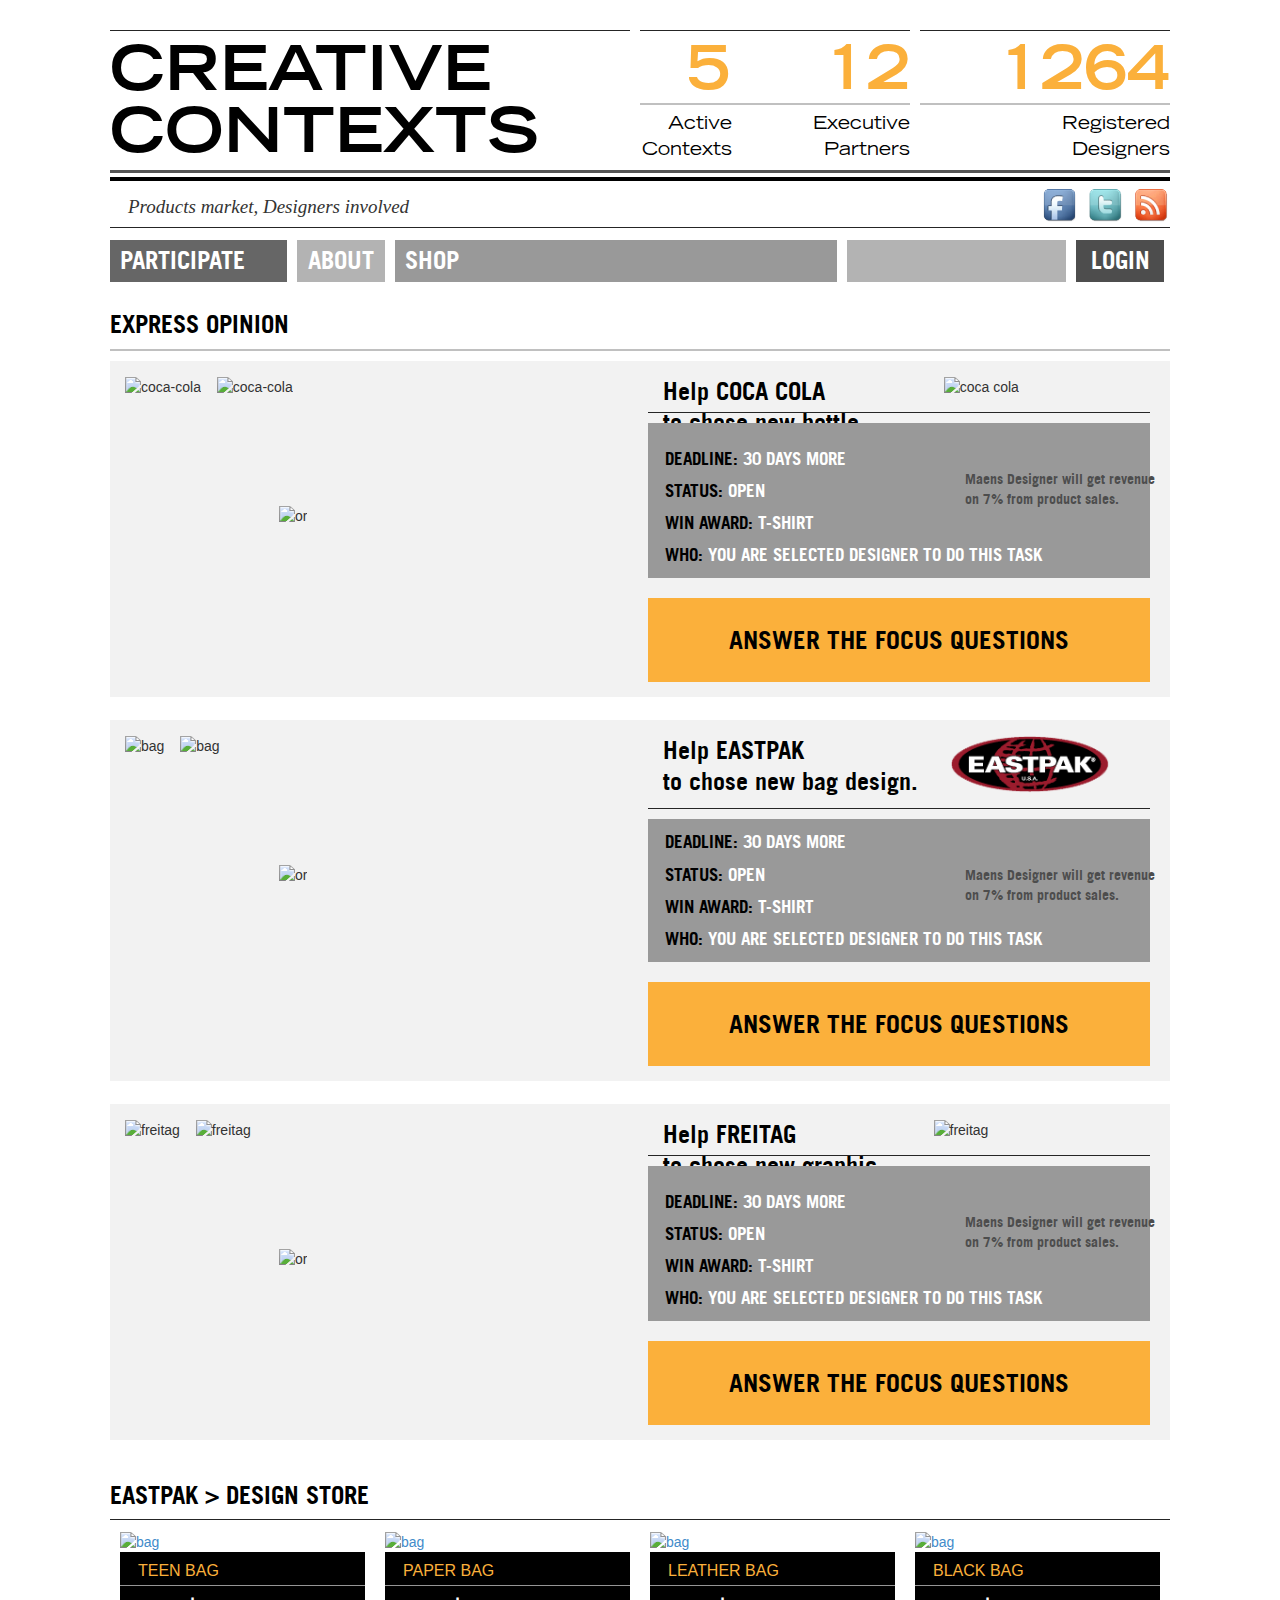
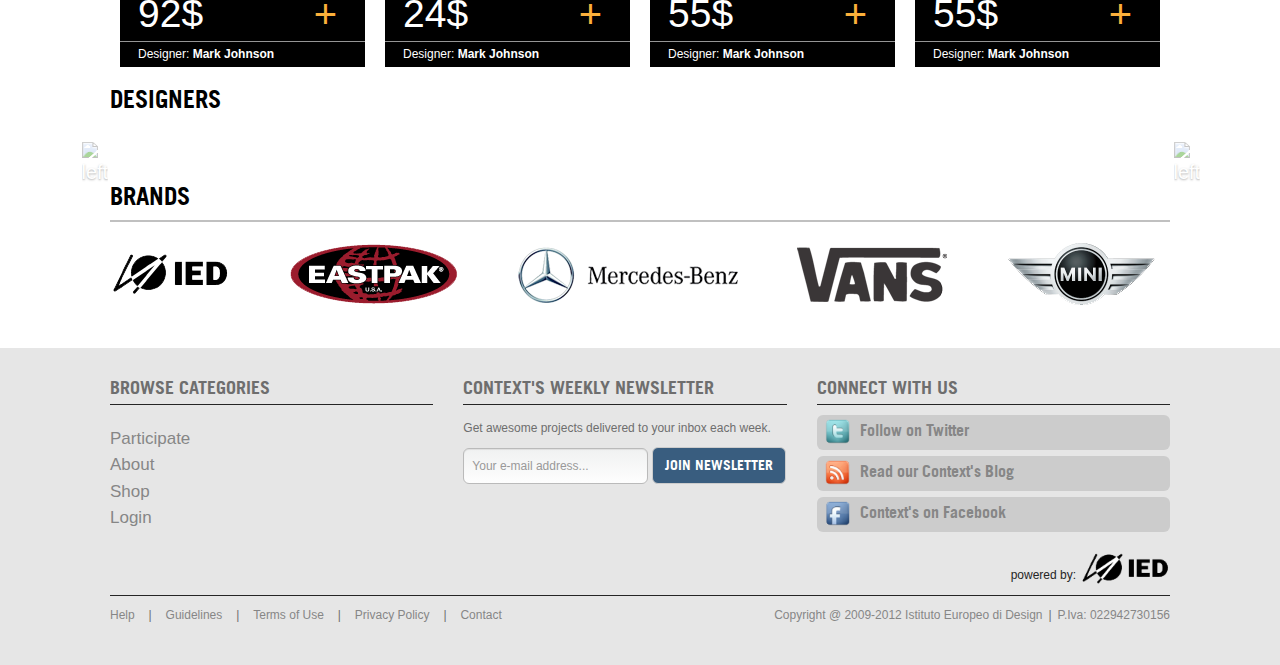
==== commit b95258a4: "Resolved small issues." ====
--- a/html/index.html
+++ b/html/index.html
@@ -6,6 +6,35 @@
 
             <link href="css/bootstrap.css" rel="stylesheet" type="text/css" />
             <link href="css/default.css" rel="stylesheet" type="text/css" />
+            
+            <script src="./js/jquery.js" type="text/javascript"></script>
+            <script src="./js/jquery.placeholder.js" type="text/javascript"></script>
+            <script src="./js/bootstrap.carousel.js" type="text/javascript"></script>
+
+            <script type="text/javascript">
+                  $(document).ready(function(){ 
+                    $('input, textarea').placeholder();
+                    $('.carousel').carousel({interval: 4000000});
+
+                    $('.carousel .item').each(function(){
+                        var next = $(this).next();
+                        if (!next.length) {
+                          next = $(this).siblings(':first');
+                        }
+                        next.children(':first-child').clone().appendTo($(this));
+                        
+                        for (var i=0;i<6;i++) {
+                          next=next.next();
+                          if (!next.length) {
+                            next = $(this).siblings(':first');
+                          }
+                          
+                          next.children(':first-child').clone().appendTo($(this));
+                        }
+                      });
+
+                    });
+            </script>
 
       </head>
 
@@ -41,7 +70,7 @@
 
                               </div>
                               <div class="col-md-3 end">
-                                    <div class="pull-right designers">
+                                    <div class="pull-right designers-number">
                                           <span class="number">1264</span>
                                     </div>
                                     <div class="">
@@ -67,7 +96,7 @@
                         <div class="col-md-12 navigation">
                               <ul class="nav nav-pills">
                                     <li class="col-md-2 participate"><a href="#">PARTICIPATE</a></li>
-                                    <li  class="col-md-1 about"><a href="#">ABOUT</a></li>
+                                    <li class="col-md-1 about"><a href="#">ABOUT</a></li>
                                     <li class="col-md-5 shop"><a href="#">SHOP</a></li>
                                     <li class="col-md-3 empty"><a href="#">&nbsp;</a></li>
                                     <li class="col-md-1 login"><a href="#">LOGIN</a></li>
@@ -202,6 +231,51 @@
 
                         <div class="col-md-12 designers">
                               <h2>DESIGNERS</h2>
+
+                                <div id="carousel-example-generic" class="carousel slide" data-ride="carousel">
+
+                                    <!-- Wrapper for slides -->
+                                    <div class="carousel-inner">
+                                        <div class="item active">
+                                          <img src="img/designers/designer1.png" alt="">                                        
+                                        </div>
+                                        <div class="item">
+                                          <img src="img/designers/designer2.png" alt="">                                        
+                                        </div>
+                                        <div class="item">
+                                          <img src="img/designers/designer3.png" alt="">                                        
+                                        </div>
+                                        <div class="item">
+                                          <img src="img/designers/designer4.png" alt="">                                        
+                                        </div>
+                                        <div class="item">
+                                          <img src="img/designers/designer5.png" alt="">                                        
+                                        </div>
+                                        <div class="item">
+                                          <img src="img/designers/designer6.png" alt="">                                        
+                                        </div>
+                                        <div class="item">
+                                          <img src="img/designers/designer7.png" alt="">                                        
+                                        </div>
+                                        <div class="item">
+                                          <img src="img/designers/designer8.png" alt="">                                        
+                                        </div>
+                                        <div class="item">
+                                          <img src="img/designers/designer1.png" alt="">                                        
+                                        </div>
+                                        <div class="item">
+                                          <img src="img/designers/designer2.png" alt="">                                        
+                                        </div>
+                                    </div>
+
+                                    <!-- Controls -->
+                                    <a class="left carousel-control" href="#carousel-example-generic" data-slide="prev">
+                                        <span class="arrow-left"><img src="img/arrow-left.png" alt="left"></span>
+                                    </a>
+                                    <a class="right carousel-control" href="#carousel-example-generic" data-slide="next">
+                                        <span class="arrow-right"><img src="img/arrow-right.png" alt="left"></span>
+                                    </a>
+                                  </div>
                         </div>
 
                         <div class="col-md-12 brands">
@@ -236,7 +310,8 @@
                         </div>
                         <div class="col-md-4 last-col">
                               <h3>connect with us</h3>
-                              <div class="fb-like" data-href="https://developers.facebook.com/docs/plugins/" data-layout="standard" data-action="like" data-show-faces="false" data-share="false"></div>
+                              <div class="fb-like" data-href="https://developers.facebook.com/docs/plugins/" data-width="300" data-layout="standard" data-action="like" data-show-faces="false" data-share="false"></div>
+                              
                               <ul class="connecting">
                                     <li><a href="#"><img src="img/icon-twitter.png" alt="twitter">Follow on Twitter</a></li>
                                     <li><a href="#"><img src="img/icon-rss.png" alt="rss">Read our Context's Blog</a></li>
--- a/html/css/default.css
+++ b/html/css/default.css
@@ -57,13 +57,13 @@
       float: right; }
     .index .header .middle .captions .left {
       float: left; }
-  .index .header .designers {
+  .index .header .designers-number {
     margin-top: 30px;
     border-top: 1px solid #252525;
     width: 100%;
     border-bottom: 2px solid silver;
     line-height: 1.2; }
-  .index .header .designers span {
+  .index .header .designers-number span {
     float: right; }
   .index .header .border {
     border-bottom: 3px solid #555; }
@@ -356,6 +356,43 @@
   font-size: 24px;
   color: #000;
   padding-bottom: 10px; }
+.index .designers .carousel-inner .active {
+  display: table; }
+.index .designers .carousel-inner img {
+  display: inline;
+  width: 12.4%; }
+  @media (max-width: 499px) {
+    .index .designers .carousel-inner img {
+      -moz-margin-start: -2px; } }
+.index .designers .carousel-control {
+  width: 5%; }
+.index .designers .carousel-control.left,
+.index .designers .carousel-control.right {
+  background-image: none; }
+.index .designers .carousel-control.left {
+  left: -55px; }
+  @media (max-width: 798px) {
+    .index .designers .carousel-control.left {
+      left: -10px; } }
+.index .designers .carousel-control.right {
+  right: -30px; }
+  @media (max-width: 798px) {
+    .index .designers .carousel-control.right {
+      right: 10px; } }
+.index .designers .arrow-left,
+.index .designers .arrow-right {
+  position: absolute;
+  top: 40%;
+  z-index: 5;
+  display: inline-block; }
+  @media (max-width: 556px) {
+    .index .designers .arrow-left,
+    .index .designers .arrow-right {
+      top: 30%; } }
+  @media (max-width: 556px) {
+    .index .designers .arrow-left img,
+    .index .designers .arrow-right img {
+      width: 12px; } }
 
 .index .brands h2 {
   font-family: "TradeGothicLTStd-Bold";
@@ -444,7 +481,8 @@
     color: #fff;
     background-color: #395d7f;
     border-radius: 6px;
-    padding: 7px 12px 8px; }
+    padding: 7px 12px 8px;
+    margin-top: 10px\9; }
   .bs-footer .btn:hover {
     background-color: #395d7f;
     color: #fff;
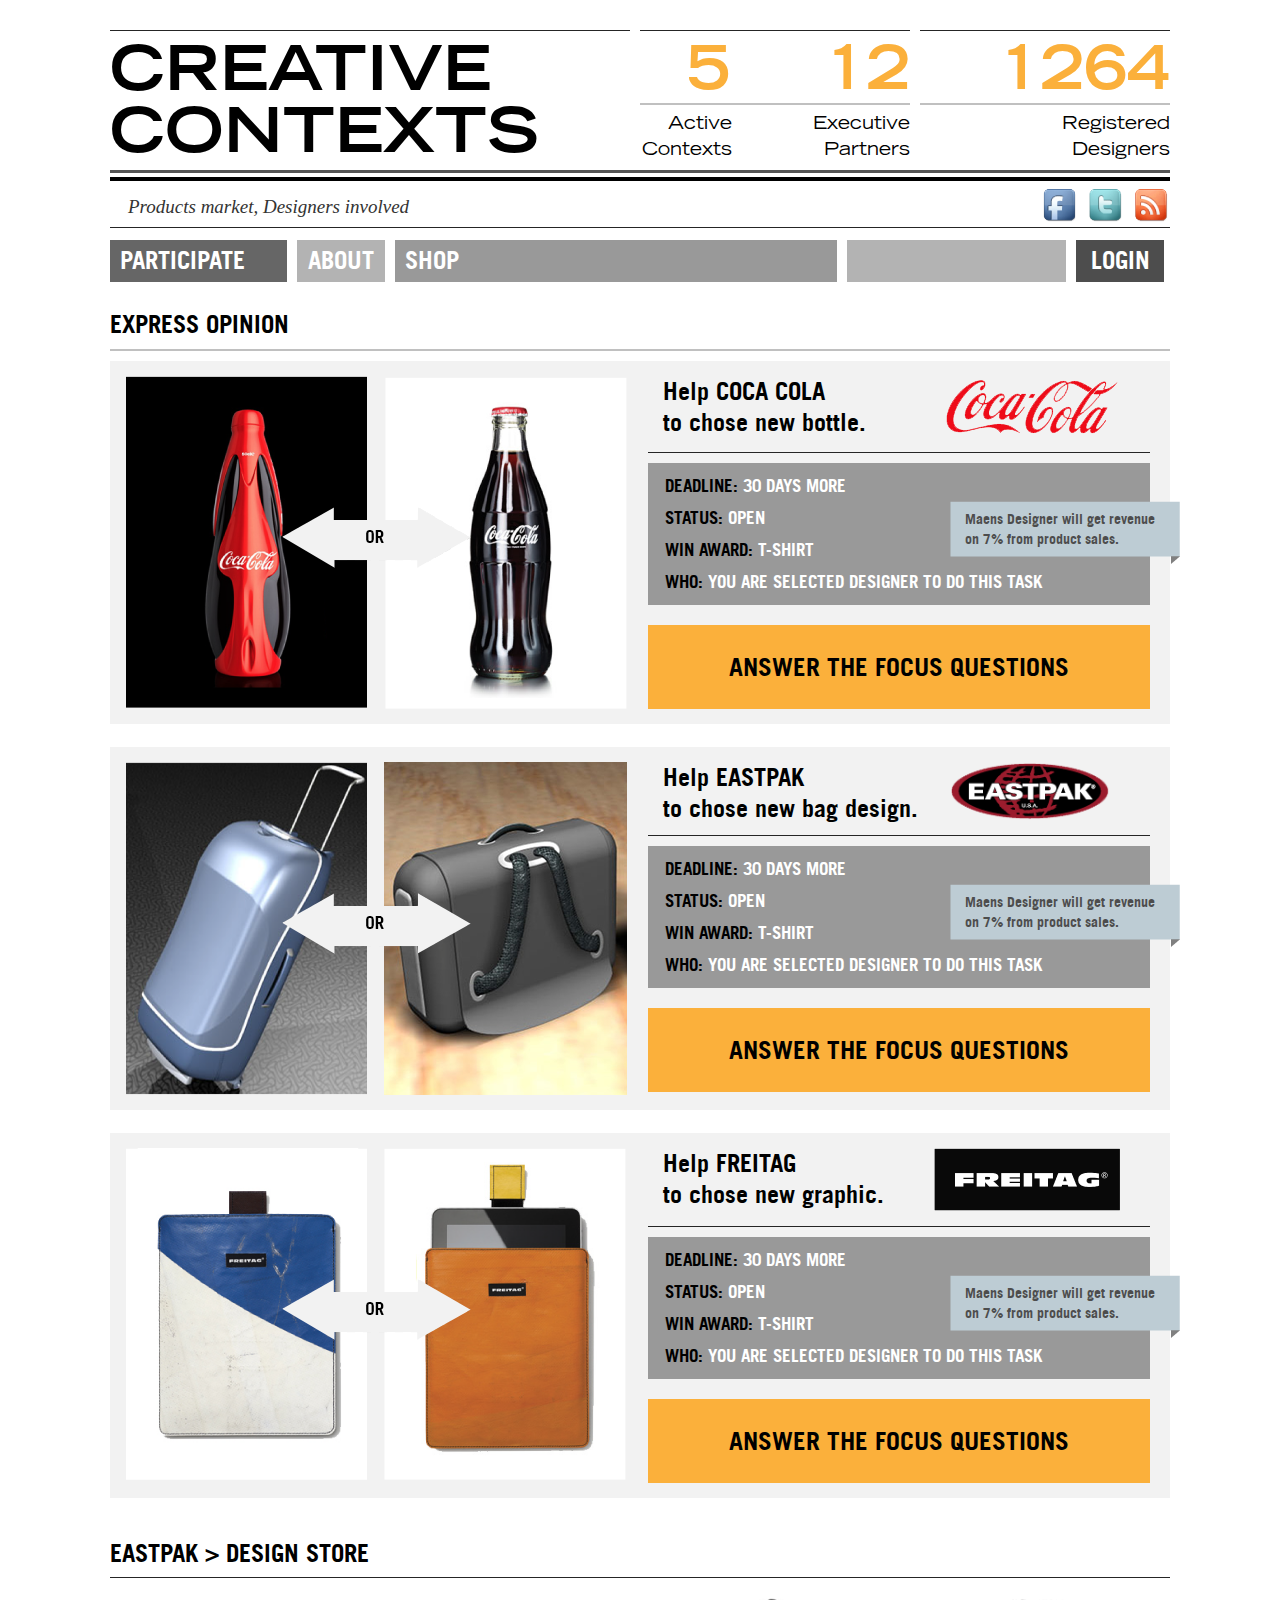
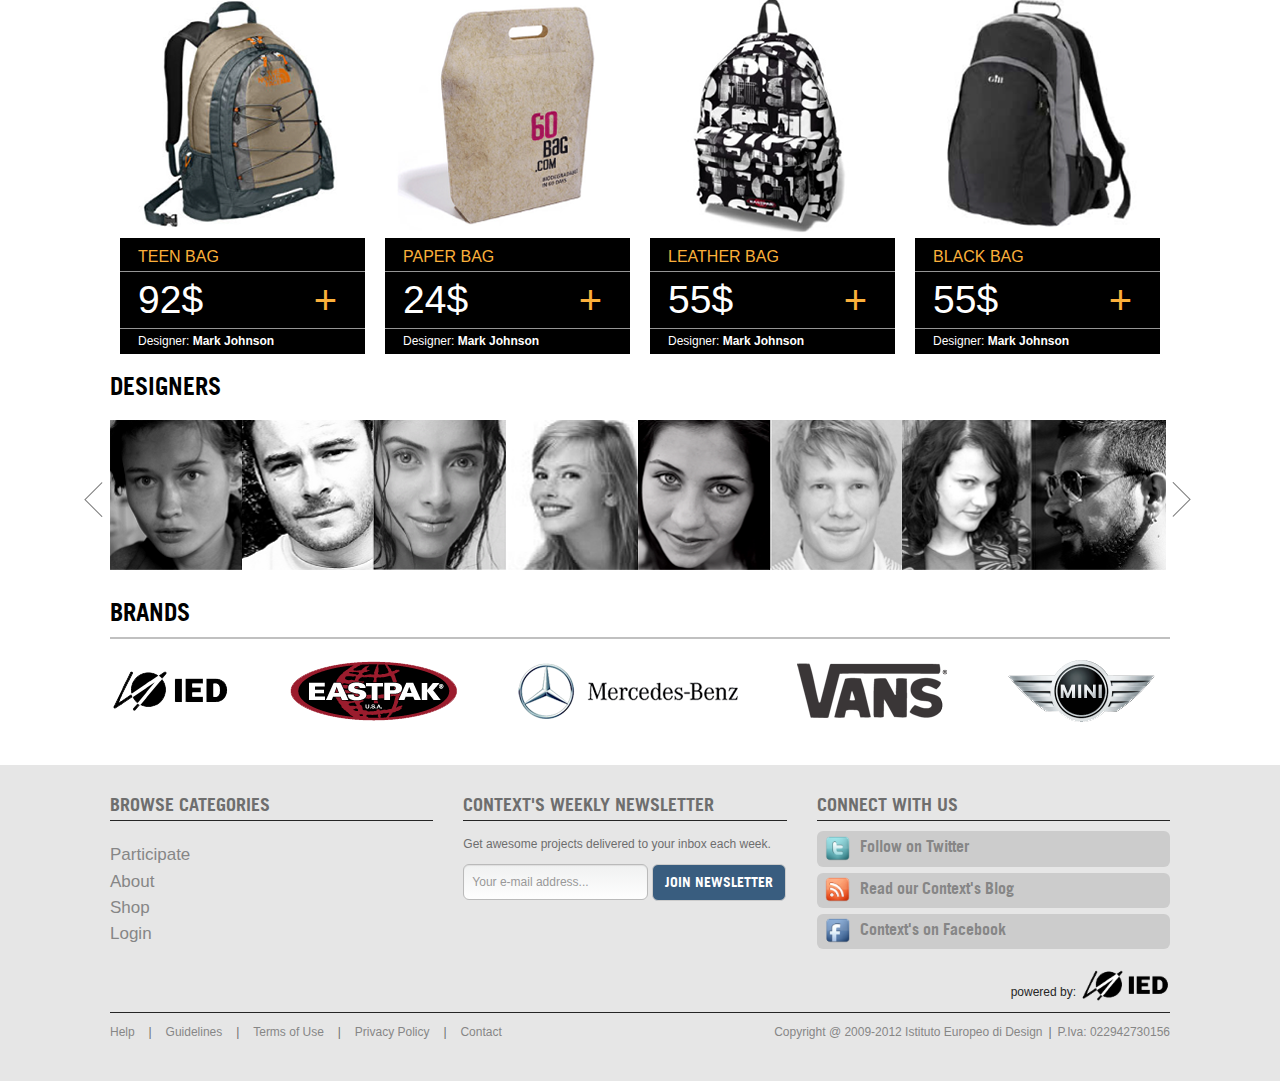
==== commit 4b0c29e2: "Merge 1d6aa9ce4e2e3b3f59b6b2c0ed00fa49b6bb6427 into c04e8646242fa838e9ece3ee769c5f5e08a5c199" ====
--- a/html/index.html
+++ b/html/index.html
@@ -232,7 +232,7 @@
                         <div class="col-md-12 designers">
                               <h2>DESIGNERS</h2>
 
-                                <div id="carousel-example-generic" class="carousel slide" data-ride="carousel">
+                              <div id="carousel-example-generic" class="carousel slide" data-ride="carousel">
 
                                     <!-- Wrapper for slides -->
                                     <div class="carousel-inner">
@@ -275,7 +275,7 @@
                                     <a class="right carousel-control" href="#carousel-example-generic" data-slide="next">
                                         <span class="arrow-right"><img src="img/arrow-right.png" alt="left"></span>
                                     </a>
-                                  </div>
+                              </div>
                         </div>
 
                         <div class="col-md-12 brands">
--- a/html/css/default.css
+++ b/html/css/default.css
@@ -360,35 +360,54 @@
   display: table; }
 .index .designers .carousel-inner img {
   display: inline;
-  width: 12.4%; }
-  @media (max-width: 499px) {
-    .index .designers .carousel-inner img {
-      -moz-margin-start: -2px; } }
+  width: 12.5%;
+  -moz-margin-start: -1px;
+  margin-left: -2px\9; }
+.index .designers .left.carousel-control,
+.index .designers .right.carousel-control {
+  background-repeat: no-repeat;
+  filter: none; }
 .index .designers .carousel-control {
-  width: 5%; }
+  width: 10%; }
 .index .designers .carousel-control.left,
 .index .designers .carousel-control.right {
   background-image: none; }
 .index .designers .carousel-control.left {
-  left: -55px; }
+  left: -80px; }
+  @media (max-width: 1199px) {
+    .index .designers .carousel-control.left {
+      left: -75px; } }
   @media (max-width: 798px) {
     .index .designers .carousel-control.left {
-      left: -10px; } }
+      left: -35px; } }
+  @media (max-width: 556px) {
+    .index .designers .carousel-control.left {
+      left: -20px; } }
 .index .designers .carousel-control.right {
-  right: -30px; }
+  right: -55px; }
+  @media (max-width: 1199px) {
+    .index .designers .carousel-control.right {
+      right: -50px; } }
   @media (max-width: 798px) {
     .index .designers .carousel-control.right {
-      right: 10px; } }
+      right: -10px; } }
+  @media (max-width: 556px) {
+    .index .designers .carousel-control.right {
+      right: 0; } }
 .index .designers .arrow-left,
 .index .designers .arrow-right {
   position: absolute;
   top: 40%;
   z-index: 5;
   display: inline-block; }
+  @media (max-width: 991px) {
+    .index .designers .arrow-left,
+    .index .designers .arrow-right {
+      top: 35%; } }
   @media (max-width: 556px) {
     .index .designers .arrow-left,
     .index .designers .arrow-right {
-      top: 30%; } }
+      top: 25%; } }
   @media (max-width: 556px) {
     .index .designers .arrow-left img,
     .index .designers .arrow-right img {
